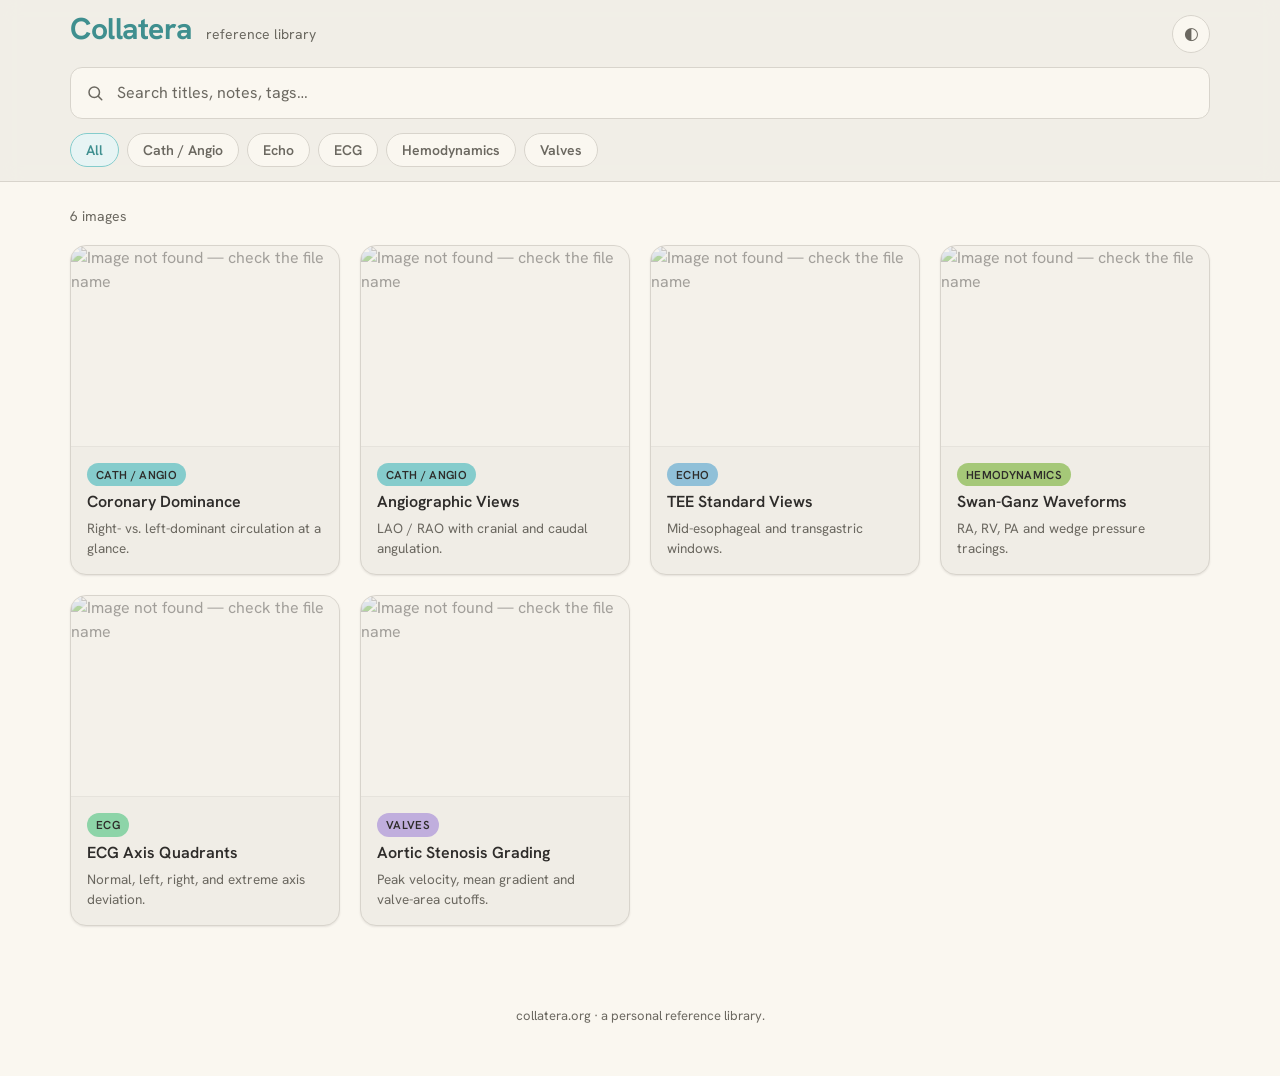
==== index.html @ 83938cc8 "Add files via upload" ====
<!DOCTYPE html>
<html lang="en">
<head>
<meta charset="UTF-8">
<meta name="viewport" content="width=device-width, initial-scale=1.0">
<title>Collatera · reference library</title>
<meta name="description" content="A personal reference image library.">

<!-- ============================================================= -->
<!--  Web-font fallback. On your own Mac/PC this will render in     -->
<!--  Gill Sans MT / Calibri (your brand fonts) automatically.     -->
<!--  Hanken Grotesk loads as the cross-device fallback so the      -->
<!--  site looks consistent on phones and other people's machines.  -->
<!-- ============================================================= -->
<link rel="preconnect" href="https://fonts.googleapis.com">
<link rel="preconnect" href="https://fonts.gstatic.com" crossorigin>
<link href="https://fonts.googleapis.com/css2?family=Hanken+Grotesk:wght@400;500;600;700&display=swap" rel="stylesheet">

<style>
  :root {
    /* ---- Light palette (your "Light profile") ---- */
    --bg:        #FAF7F0;   /* page background  */
    --surface:   #F0EDE6;   /* cards, header    */
    --ink:       #2E2C2A;   /* body text        */
    --muted:     #6B6860;   /* secondary text   */
    --border:    #D8D4CC;   /* hairlines        */
    --accent:        #85CCCC;  /* teal base   */
    --accent-deep:   #3F8F8F;  /* teal deep (text on tint) */
    --accent-tint:   #E7F4F4;  /* teal tint   */
    --shadow:    rgba(46,44,42,0.10);
    --radius:    16px;

    /* Category accent colours, rotating through your palette */
    --c1: #85CCCC; --c2: #90C0D8; --c3: #8DD4A8;
    --c4: #A5C878; --c5: #C0AEDD; --c6: #F0A860;
  }

  @media (prefers-color-scheme: dark) {
    :root[data-theme="auto"] {
      --bg:#26241F; --surface:#302D27; --ink:#F2EFE7; --muted:#A8A399;
      --border:#3F3B33; --accent:#85CCCC; --accent-deep:#A9DEDE;
      --accent-tint:#2C3A3A; --shadow:rgba(0,0,0,0.35);
    }
  }
  :root[data-theme="dark"] {
    --bg:#26241F; --surface:#302D27; --ink:#F2EFE7; --muted:#A8A399;
    --border:#3F3B33; --accent:#85CCCC; --accent-deep:#A9DEDE;
    --accent-tint:#2C3A3A; --shadow:rgba(0,0,0,0.35);
  }

  * { box-sizing: border-box; margin: 0; padding: 0; }

  body {
    font-family: "Calibri Light", "Calibri", "Hanken Grotesk", system-ui, sans-serif;
    background-color: var(--bg);
    /* soft paper texture */
    background-image:
      radial-gradient(var(--border) 0.5px, transparent 0.5px),
      radial-gradient(var(--border) 0.5px, var(--bg) 0.5px);
    background-size: 28px 28px;
    background-position: 0 0, 14px 14px;
    background-attachment: fixed;
    color: var(--ink);
    line-height: 1.5;
    -webkit-font-smoothing: antialiased;
    min-height: 100vh;
  }

  h1, h2, h3, .brand, .chip, .count {
    font-family: "Gill Sans MT", "Gill Sans", "Gill Sans Nova",
                 "Hanken Grotesk", "Segoe UI", sans-serif;
  }

  /* ---------- Header ---------- */
  header {
    position: sticky; top: 0; z-index: 50;
    background: color-mix(in srgb, var(--surface) 88%, transparent);
    backdrop-filter: saturate(140%) blur(10px);
    -webkit-backdrop-filter: saturate(140%) blur(10px);
    border-bottom: 1px solid var(--border);
  }
  .header-inner {
    max-width: 1180px; margin: 0 auto;
    padding: 14px 20px 0;
  }
  .header-top {
    display: flex; align-items: baseline; gap: 14px; flex-wrap: wrap;
  }
  .brand {
    font-size: 30px; font-weight: 700; letter-spacing: -0.5px;
    color: var(--accent-deep); text-decoration: none; line-height: 1;
  }
  .brand .dot { color: var(--ink); }
  .tagline { font-size: 14px; color: var(--muted); }
  .spacer { flex: 1 1 auto; }
  .theme-btn {
    border: 1px solid var(--border); background: var(--bg);
    color: var(--muted); border-radius: 999px;
    width: 38px; height: 38px; cursor: pointer; font-size: 17px;
    display: grid; place-items: center; transition: .2s;
  }
  .theme-btn:hover { color: var(--accent-deep); border-color: var(--accent); }

  .search-wrap { position: relative; margin: 14px 0; }
  .search-wrap svg {
    position: absolute; left: 16px; top: 50%; transform: translateY(-50%);
    color: var(--muted); pointer-events: none;
  }
  #search {
    width: 100%; padding: 13px 16px 13px 46px;
    border: 1px solid var(--border); border-radius: 12px;
    background: var(--bg); color: var(--ink);
    font: inherit; font-size: 16px; outline: none; transition: .2s;
  }
  #search::placeholder { color: var(--muted); }
  #search:focus { border-color: var(--accent); box-shadow: 0 0 0 4px var(--accent-tint); }

  /* ---------- Category chips ---------- */
  .chips {
    display: flex; gap: 8px; overflow-x: auto; padding: 0 0 14px;
    scrollbar-width: none;
  }
  .chips::-webkit-scrollbar { display: none; }
  .chip {
    flex: 0 0 auto; cursor: pointer; user-select: none;
    border: 1px solid var(--border); background: var(--bg);
    color: var(--muted); padding: 7px 15px; border-radius: 999px;
    font-size: 14px; font-weight: 600; white-space: nowrap; transition: .18s;
  }
  .chip:hover { color: var(--ink); border-color: var(--accent); }
  .chip[aria-pressed="true"] {
    background: var(--accent-tint); color: var(--accent-deep);
    border-color: var(--accent);
  }

  /* ---------- Gallery ---------- */
  main { max-width: 1180px; margin: 0 auto; padding: 24px 20px 80px; }
  .count { font-size: 14px; color: var(--muted); margin-bottom: 18px; }

  .grid {
    display: grid; gap: 20px;
    grid-template-columns: repeat(auto-fill, minmax(250px, 1fr));
  }
  .card {
    background: var(--surface); border: 1px solid var(--border);
    border-radius: var(--radius); overflow: hidden; cursor: pointer;
    display: flex; flex-direction: column; text-align: left;
    font: inherit; color: inherit; padding: 0;
    box-shadow: 0 1px 2px var(--shadow); transition: transform .2s, box-shadow .2s;
    opacity: 0; transform: translateY(12px);
    animation: rise .5s ease forwards;
  }
  @keyframes rise { to { opacity: 1; transform: none; } }
  .card:hover { transform: translateY(-4px); box-shadow: 0 10px 26px var(--shadow); }
  .card:focus-visible { outline: 3px solid var(--accent); outline-offset: 2px; }
  .thumb {
    aspect-ratio: 4 / 3; width: 100%; object-fit: cover;
    background: var(--bg); border-bottom: 1px solid var(--border); display: block;
  }
  .card-body { padding: 14px 16px 16px; display: flex; flex-direction: column; gap: 6px; }
  .card-title { font-size: 16px; font-weight: 600; line-height: 1.25; }
  .card-note { font-size: 13.5px; color: var(--muted); }
  .tag {
    align-self: flex-start; margin-top: 2px;
    font-size: 11.5px; font-weight: 600; letter-spacing: .03em;
    text-transform: uppercase; padding: 3px 9px; border-radius: 999px;
    color: var(--ink);
  }

  .empty { text-align: center; color: var(--muted); padding: 70px 20px; }
  .empty strong { color: var(--ink); display: block; font-size: 18px; margin-bottom: 6px;
    font-family: "Gill Sans MT","Hanken Grotesk",sans-serif; }

  /* ---------- Lightbox ---------- */
  .lightbox {
    position: fixed; inset: 0; z-index: 100; display: none;
    background: rgba(20,18,16,0.72); backdrop-filter: blur(4px);
    align-items: center; justify-content: center; padding: 24px;
  }
  .lightbox.open { display: flex; }
  .lb-panel {
    background: var(--bg); border-radius: 18px; max-width: 1000px; width: 100%;
    max-height: 92vh; overflow: hidden; display: flex; flex-direction: column;
    box-shadow: 0 30px 80px rgba(0,0,0,0.5); animation: pop .25s ease;
  }
  @keyframes pop { from { opacity:0; transform: scale(.97);} to {opacity:1; transform:none;} }
  .lb-imgwrap {
    background: var(--surface); display: grid; place-items: center;
    overflow: auto; padding: 16px; flex: 1 1 auto; min-height: 0;
  }
  .lb-imgwrap img { max-width: 100%; max-height: 70vh; border-radius: 8px; }
  .lb-meta {
    padding: 16px 22px 20px; border-top: 1px solid var(--border);
    display: flex; flex-direction: column; gap: 6px;
  }
  .lb-title { font-size: 20px; font-weight: 700;
    font-family:"Gill Sans MT","Hanken Grotesk",sans-serif; }
  .lb-note { font-size: 15px; color: var(--muted); }
  .lb-close, .lb-nav {
    position: absolute; top: 18px; right: 18px;
    width: 44px; height: 44px; border-radius: 999px; border: none;
    background: rgba(0,0,0,0.45); color: #fff; font-size: 22px;
    cursor: pointer; display: grid; place-items: center; transition: .2s;
  }
  .lb-close:hover { background: rgba(0,0,0,0.7); }
  .lb-nav { top: 50%; transform: translateY(-50%); }
  .lb-prev { left: 18px; right: auto; }
  .lb-next { right: 18px; }
  .lb-nav:hover { background: rgba(0,0,0,0.7); }

  footer {
    max-width: 1180px; margin: 0 auto; padding: 0 20px 50px;
    color: var(--muted); font-size: 13px; text-align: center;
  }
  footer a { color: var(--accent-deep); }

  @media (max-width: 560px) {
    .grid { grid-template-columns: repeat(auto-fill, minmax(150px, 1fr)); gap: 14px; }
    .brand { font-size: 26px; }
    .lb-meta { padding: 14px 18px 18px; }
  }
</style>
</head>
<body>

<header>
  <div class="header-inner">
    <div class="header-top">
      <a href="index.html" class="brand">Collatera</a>
      <span class="tagline">reference library</span>
      <span class="spacer"></span>
      <button class="theme-btn" id="themeBtn" title="Switch light / dark" aria-label="Switch light or dark mode">◐</button>
    </div>

    <div class="search-wrap">
      <svg width="18" height="18" viewBox="0 0 24 24" fill="none" stroke="currentColor" stroke-width="2" stroke-linecap="round"><circle cx="11" cy="11" r="7"/><line x1="21" y1="21" x2="16.65" y2="16.65"/></svg>
      <input id="search" type="search" placeholder="Search titles, notes, tags…" autocomplete="off" aria-label="Search the library">
    </div>

    <div class="chips" id="chips" role="tablist" aria-label="Filter by category"></div>
  </div>
</header>

<main>
  <div class="count" id="count"></div>
  <div class="grid" id="grid"></div>
  <div class="empty" id="empty" style="display:none">
    <strong>Nothing found</strong>
    Try a different word, or pick a different category above.
  </div>
</main>

<footer>
  collatera.org &middot; a personal reference library.
</footer>

<!-- ---------- Lightbox markup ---------- -->
<div class="lightbox" id="lightbox" role="dialog" aria-modal="true" aria-labelledby="lbTitle">
  <button class="lb-close" id="lbClose" aria-label="Close">✕</button>
  <button class="lb-nav lb-prev" id="lbPrev" aria-label="Previous">‹</button>
  <button class="lb-nav lb-next" id="lbNext" aria-label="Next">›</button>
  <div class="lb-panel">
    <div class="lb-imgwrap"><img id="lbImg" src="" alt=""></div>
    <div class="lb-meta">
      <div class="lb-title" id="lbTitle"></div>
      <div class="lb-note" id="lbNote"></div>
    </div>
  </div>
</div>

<script>
/* =================================================================
   ====   YOUR LIBRARY LIVES HERE  —  THIS IS THE ONLY PART     ====
   ====   YOU NEED TO EDIT TO ADD OR CHANGE IMAGES.             ====
   =================================================================

   HOW TO ADD AN IMAGE  (two steps):
     1. Put your picture file inside the  images/  folder.
     2. Add ONE block below, copying the pattern. Example:

          {
            file:  "images/my-picture.png",   // the file you just added
            title: "What it's called",         // shown under the picture
            cat:   "Echo",                     // must match a category name below
            note:  "A short description.",     // optional — leave "" for none
            tags:  "extra search words here"   // optional — helps search find it
          },

     Order in this list = order on the page. Newest at the top is a nice habit.

   HOW TO ADD A CATEGORY:
     Add its name to the CATEGORIES list below. Then use that exact name
     in the "cat:" field of any image. Capitalisation must match.

   Image file types that work: .png  .jpg  .jpeg  .webp  .gif  .svg
   ================================================================= */

const CATEGORIES = ["Cath / Angio", "Echo", "ECG", "Hemodynamics", "Valves"];

const IMAGES = [
  {
    file: "images/sample-coronary-dominance.svg",
    title: "Coronary Dominance",
    cat:  "Cath / Angio",
    note: "Right- vs. left-dominant circulation at a glance.",
    tags: "PDA posterior descending RCA circumflex"
  },
  {
    file: "images/sample-tof-views.svg",
    title: "Angiographic Views",
    cat:  "Cath / Angio",
    note: "LAO / RAO with cranial and caudal angulation.",
    tags: "projections spider view oblique"
  },
  {
    file: "images/sample-tee-windows.svg",
    title: "TEE Standard Views",
    cat:  "Echo",
    note: "Mid-esophageal and transgastric windows.",
    tags: "transesophageal probe omniplane"
  },
  {
    file: "images/sample-swan-pressures.svg",
    title: "Swan-Ganz Waveforms",
    cat:  "Hemodynamics",
    note: "RA, RV, PA and wedge pressure tracings.",
    tags: "pulmonary artery catheter PCWP right heart"
  },
  {
    file: "images/sample-ekg-axis.svg",
    title: "ECG Axis Quadrants",
    cat:  "ECG",
    note: "Normal, left, right, and extreme axis deviation.",
    tags: "electrical axis lead I aVF deviation"
  },
  {
    file: "images/sample-valve-gradients.svg",
    title: "Aortic Stenosis Grading",
    cat:  "Valves",
    note: "Peak velocity, mean gradient and valve-area cutoffs.",
    tags: "AS severe AVA dimensionless index"
  }
];

/* =================================================================
   ====   You normally do NOT need to edit anything below here. ====
   ================================================================= */

const catColors = ["var(--c1)","var(--c2)","var(--c3)","var(--c4)","var(--c5)","var(--c6)"];
const colorFor = (cat) => {
  const i = CATEGORIES.indexOf(cat);
  return i >= 0 ? catColors[i % catColors.length] : "var(--border)";
};

const grid    = document.getElementById("grid");
const chipsEl = document.getElementById("chips");
const countEl = document.getElementById("count");
const emptyEl = document.getElementById("empty");
const searchEl= document.getElementById("search");

let activeCat = "All";
let query = "";
let visible = [];   // currently shown images, for lightbox navigation

/* ----- build category chips ----- */
function buildChips() {
  ["All", ...CATEGORIES].forEach(cat => {
    const b = document.createElement("button");
    b.className = "chip";
    b.textContent = cat;
    b.setAttribute("role", "tab");
    b.setAttribute("aria-pressed", cat === "All" ? "true" : "false");
    b.onclick = () => {
      activeCat = cat;
      [...chipsEl.children].forEach(c =>
        c.setAttribute("aria-pressed", c.textContent === cat ? "true" : "false"));
      render();
    };
    chipsEl.appendChild(b);
  });
}

/* ----- render the gallery ----- */
function render() {
  const q = query.trim().toLowerCase();
  visible = IMAGES.filter(img => {
    const catOk = activeCat === "All" || img.cat === activeCat;
    const hay = (img.title + " " + img.cat + " " + (img.note||"") + " " + (img.tags||"")).toLowerCase();
    const qOk = !q || hay.includes(q);
    return catOk && qOk;
  });

  grid.innerHTML = "";
  visible.forEach((img, i) => {
    const card = document.createElement("button");
    card.className = "card";
    card.style.animationDelay = (Math.min(i, 12) * 0.04) + "s";
    card.onclick = () => openLightbox(i);
    card.innerHTML = `
      <img class="thumb" src="${img.file}" alt="${img.title}" loading="lazy"
           onerror="this.style.opacity=.4;this.alt='Image not found — check the file name';">
      <div class="card-body">
        <span class="tag" style="background:${colorFor(img.cat)}">${img.cat}</span>
        <span class="card-title">${img.title}</span>
        ${img.note ? `<span class="card-note">${img.note}</span>` : ""}
      </div>`;
    grid.appendChild(card);
  });

  const n = visible.length;
  countEl.textContent = `${n} ${n === 1 ? "image" : "images"}` +
    (activeCat !== "All" ? ` in ${activeCat}` : "") +
    (q ? ` matching “${query.trim()}”` : "");
  emptyEl.style.display = n ? "none" : "block";
  grid.style.display = n ? "grid" : "none";
}

/* ----- lightbox ----- */
const lb = document.getElementById("lightbox");
const lbImg = document.getElementById("lbImg");
const lbTitle = document.getElementById("lbTitle");
const lbNote = document.getElementById("lbNote");
let lbIndex = 0;

function openLightbox(i) {
  lbIndex = i;
  showLb();
  lb.classList.add("open");
  document.body.style.overflow = "hidden";
  document.getElementById("lbClose").focus();
}
function showLb() {
  const img = visible[lbIndex];
  if (!img) return;
  lbImg.src = img.file;
  lbImg.alt = img.title;
  lbTitle.textContent = img.title;
  lbNote.textContent = img.note || "";
}
function closeLb() {
  lb.classList.remove("open");
  document.body.style.overflow = "";
}
function step(d) {
  lbIndex = (lbIndex + d + visible.length) % visible.length;
  showLb();
}
document.getElementById("lbClose").onclick = closeLb;
document.getElementById("lbPrev").onclick = () => step(-1);
document.getElementById("lbNext").onclick = () => step(1);
lb.onclick = (e) => { if (e.target === lb) closeLb(); };
document.addEventListener("keydown", (e) => {
  if (!lb.classList.contains("open")) return;
  if (e.key === "Escape") closeLb();
  if (e.key === "ArrowLeft") step(-1);
  if (e.key === "ArrowRight") step(1);
});

/* ----- search ----- */
searchEl.addEventListener("input", (e) => { query = e.target.value; render(); });

/* ----- theme toggle (light <-> dark, remembers choice for the session) ----- */
const root = document.documentElement;
root.setAttribute("data-theme", "auto");
document.getElementById("themeBtn").onclick = () => {
  const cur = root.getAttribute("data-theme");
  root.setAttribute("data-theme", cur === "dark" ? "light" : "dark");
};

/* ----- go ----- */
buildChips();
render();
</script>
</body>
</html>
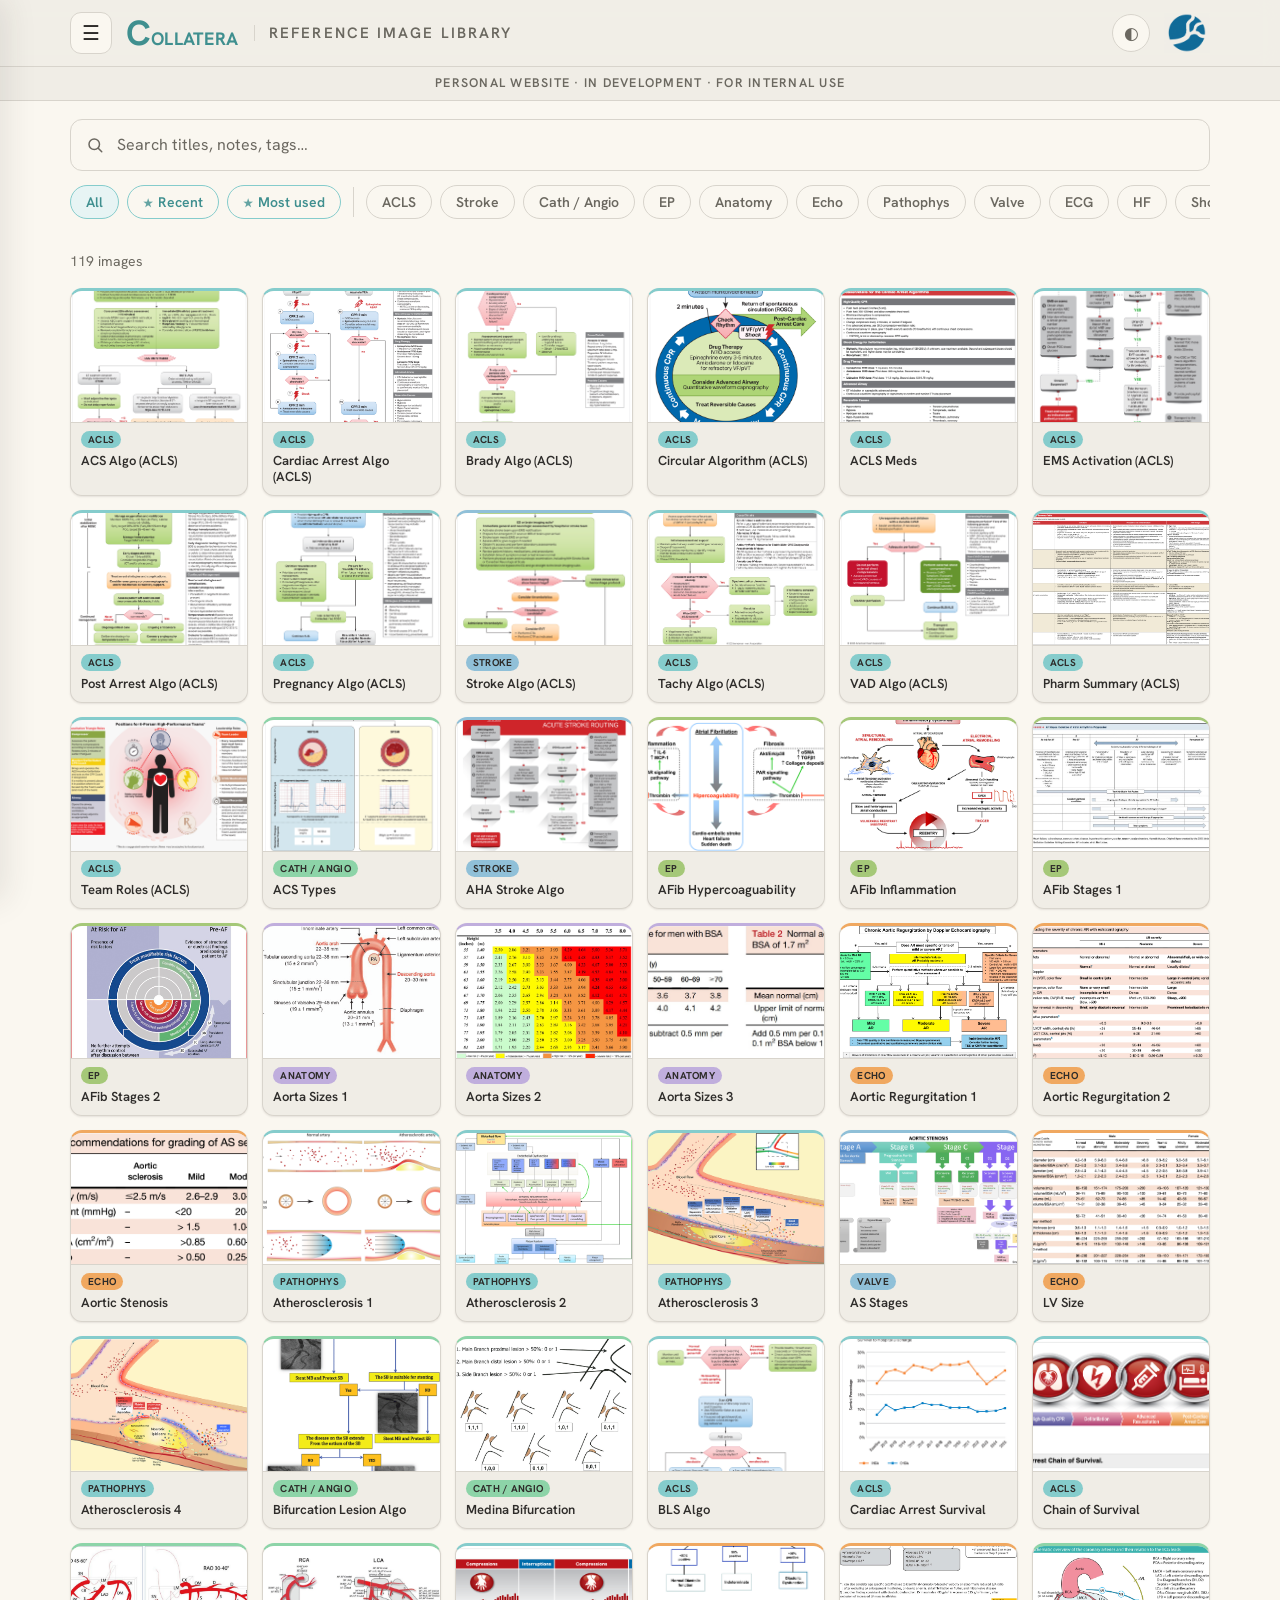
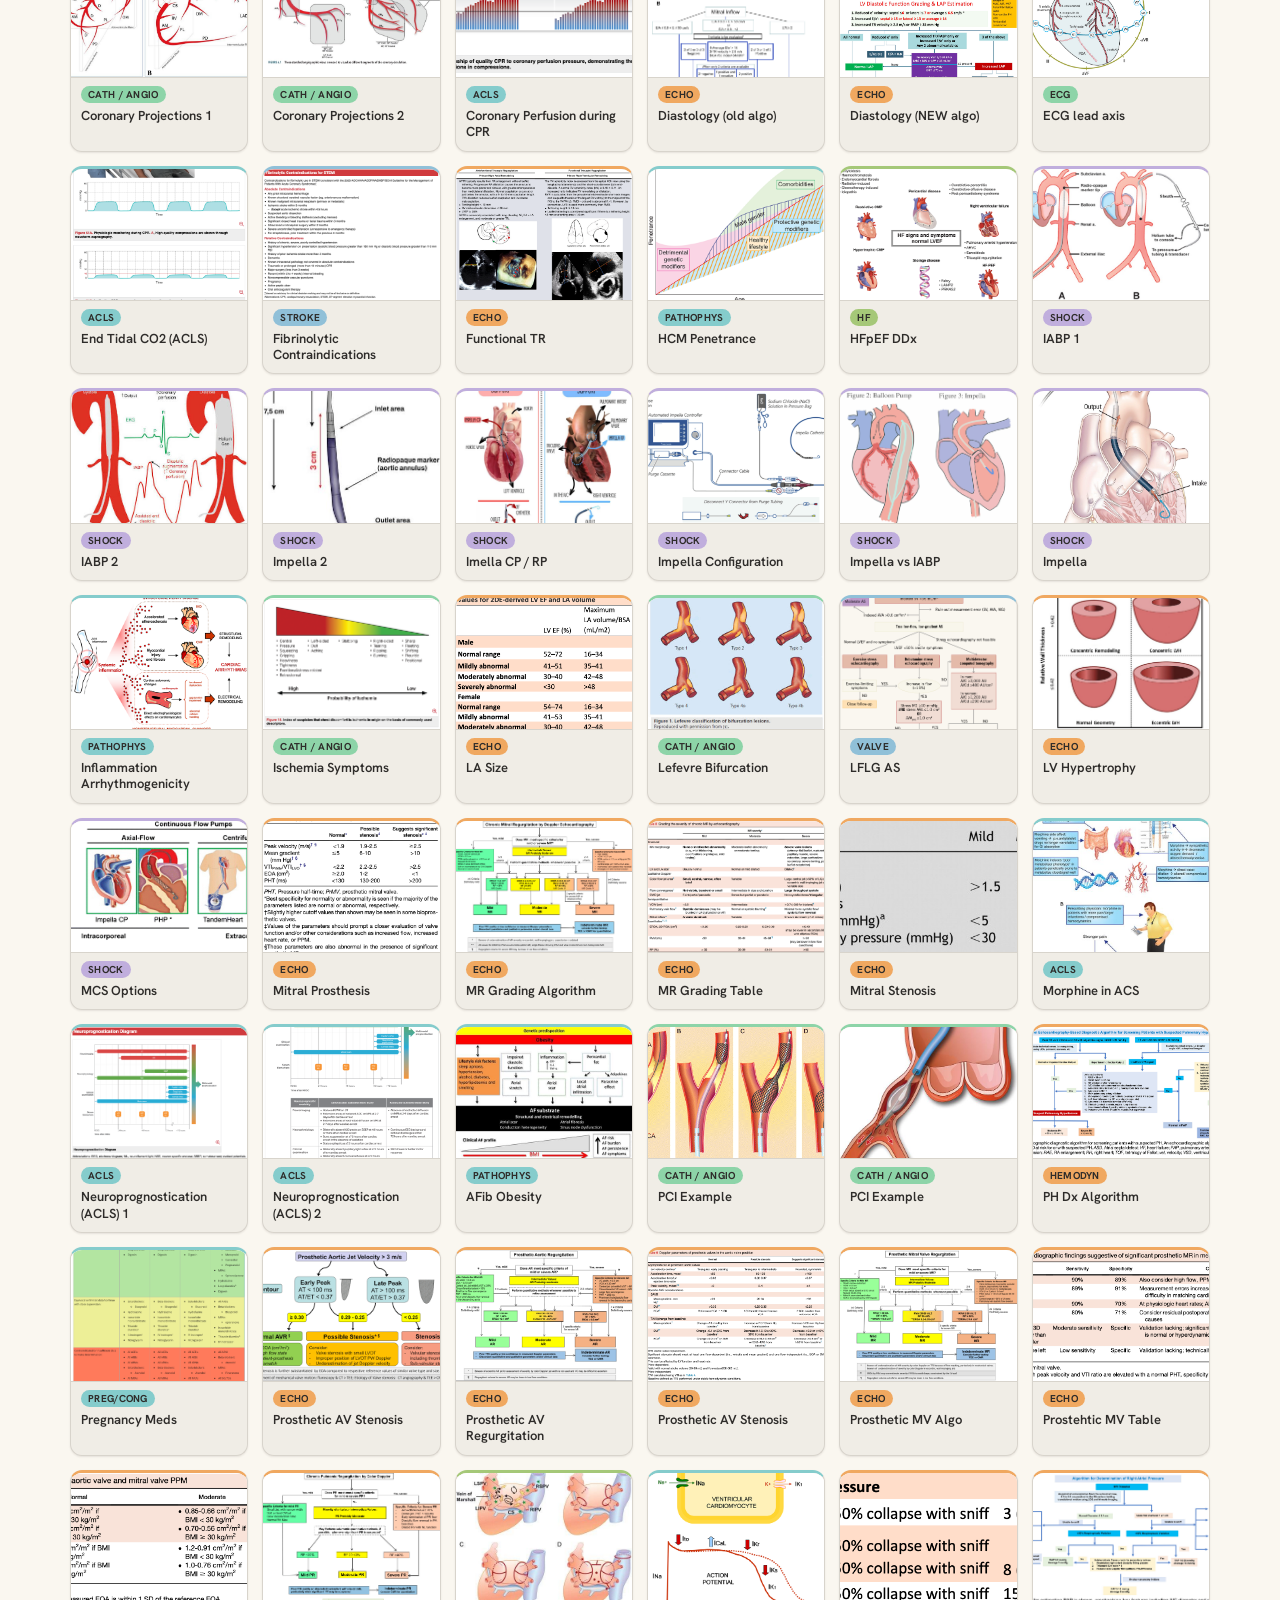
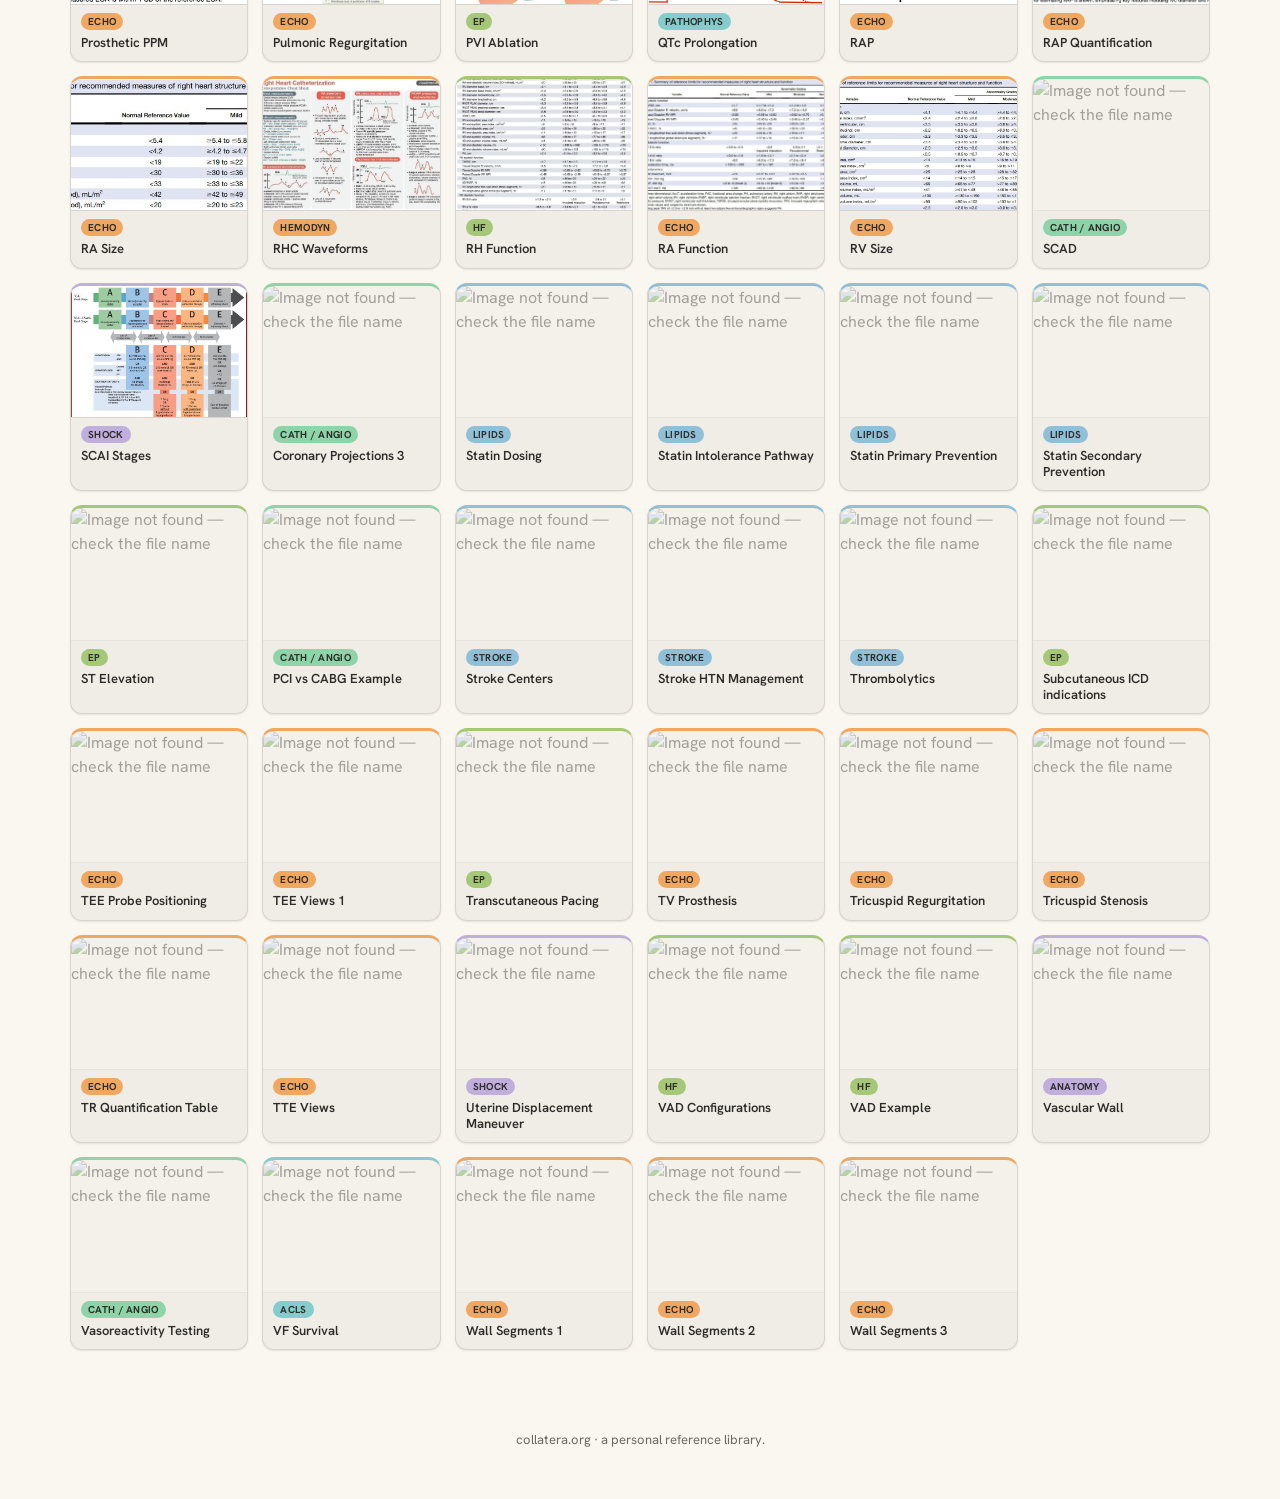
==== commit 0f21d0f8: "Add files via upload" ====
--- a/index.html
+++ b/index.html
@@ -3,473 +3,24 @@
 <head>
 <meta charset="UTF-8">
 <meta name="viewport" content="width=device-width, initial-scale=1.0">
-<title>Collatera · reference library</title>
-<meta name="description" content="A personal reference image library.">
-
-<!-- ============================================================= -->
-<!--  Web-font fallback. On your own Mac/PC this will render in     -->
-<!--  Gill Sans MT / Calibri (your brand fonts) automatically.     -->
-<!--  Hanken Grotesk loads as the cross-device fallback so the      -->
-<!--  site looks consistent on phones and other people's machines.  -->
-<!-- ============================================================= -->
-<link rel="preconnect" href="https://fonts.googleapis.com">
-<link rel="preconnect" href="https://fonts.gstatic.com" crossorigin>
-<link href="https://fonts.googleapis.com/css2?family=Hanken+Grotesk:wght@400;500;600;700&display=swap" rel="stylesheet">
-
+<title>Collatera</title>
+<!-- =================================================================
+     ROOT FORWARDER
+     collatera.org has no homepage yet, so the root sends visitors
+     straight into the Reference Image Library. When you build a real
+     homepage later, replace this whole file with it — every section
+     URL stays exactly where it is, nothing downstream breaks.
+     ================================================================= -->
+<link rel="canonical" href="/ref-images/">
+<meta http-equiv="refresh" content="0; url=/ref-images/">
+<script>location.replace("/ref-images/");</script>
 <style>
-  :root {
-    /* ---- Light palette (your "Light profile") ---- */
-    --bg:        #FAF7F0;   /* page background  */
-    --surface:   #F0EDE6;   /* cards, header    */
-    --ink:       #2E2C2A;   /* body text        */
-    --muted:     #6B6860;   /* secondary text   */
-    --border:    #D8D4CC;   /* hairlines        */
-    --accent:        #85CCCC;  /* teal base   */
-    --accent-deep:   #3F8F8F;  /* teal deep (text on tint) */
-    --accent-tint:   #E7F4F4;  /* teal tint   */
-    --shadow:    rgba(46,44,42,0.10);
-    --radius:    16px;
-
-    /* Category accent colours, rotating through your palette */
-    --c1: #85CCCC; --c2: #90C0D8; --c3: #8DD4A8;
-    --c4: #A5C878; --c5: #C0AEDD; --c6: #F0A860;
-  }
-
-  @media (prefers-color-scheme: dark) {
-    :root[data-theme="auto"] {
-      --bg:#26241F; --surface:#302D27; --ink:#F2EFE7; --muted:#A8A399;
-      --border:#3F3B33; --accent:#85CCCC; --accent-deep:#A9DEDE;
-      --accent-tint:#2C3A3A; --shadow:rgba(0,0,0,0.35);
-    }
-  }
-  :root[data-theme="dark"] {
-    --bg:#26241F; --surface:#302D27; --ink:#F2EFE7; --muted:#A8A399;
-    --border:#3F3B33; --accent:#85CCCC; --accent-deep:#A9DEDE;
-    --accent-tint:#2C3A3A; --shadow:rgba(0,0,0,0.35);
-  }
-
-  * { box-sizing: border-box; margin: 0; padding: 0; }
-
-  body {
-    font-family: "Calibri Light", "Calibri", "Hanken Grotesk", system-ui, sans-serif;
-    background-color: var(--bg);
-    /* soft paper texture */
-    background-image:
-      radial-gradient(var(--border) 0.5px, transparent 0.5px),
-      radial-gradient(var(--border) 0.5px, var(--bg) 0.5px);
-    background-size: 28px 28px;
-    background-position: 0 0, 14px 14px;
-    background-attachment: fixed;
-    color: var(--ink);
-    line-height: 1.5;
-    -webkit-font-smoothing: antialiased;
-    min-height: 100vh;
-  }
-
-  h1, h2, h3, .brand, .chip, .count {
-    font-family: "Gill Sans MT", "Gill Sans", "Gill Sans Nova",
-                 "Hanken Grotesk", "Segoe UI", sans-serif;
-  }
-
-  /* ---------- Header ---------- */
-  header {
-    position: sticky; top: 0; z-index: 50;
-    background: color-mix(in srgb, var(--surface) 88%, transparent);
-    backdrop-filter: saturate(140%) blur(10px);
-    -webkit-backdrop-filter: saturate(140%) blur(10px);
-    border-bottom: 1px solid var(--border);
-  }
-  .header-inner {
-    max-width: 1180px; margin: 0 auto;
-    padding: 14px 20px 0;
-  }
-  .header-top {
-    display: flex; align-items: baseline; gap: 14px; flex-wrap: wrap;
-  }
-  .brand {
-    font-size: 30px; font-weight: 700; letter-spacing: -0.5px;
-    color: var(--accent-deep); text-decoration: none; line-height: 1;
-  }
-  .brand .dot { color: var(--ink); }
-  .tagline { font-size: 14px; color: var(--muted); }
-  .spacer { flex: 1 1 auto; }
-  .theme-btn {
-    border: 1px solid var(--border); background: var(--bg);
-    color: var(--muted); border-radius: 999px;
-    width: 38px; height: 38px; cursor: pointer; font-size: 17px;
-    display: grid; place-items: center; transition: .2s;
-  }
-  .theme-btn:hover { color: var(--accent-deep); border-color: var(--accent); }
-
-  .search-wrap { position: relative; margin: 14px 0; }
-  .search-wrap svg {
-    position: absolute; left: 16px; top: 50%; transform: translateY(-50%);
-    color: var(--muted); pointer-events: none;
-  }
-  #search {
-    width: 100%; padding: 13px 16px 13px 46px;
-    border: 1px solid var(--border); border-radius: 12px;
-    background: var(--bg); color: var(--ink);
-    font: inherit; font-size: 16px; outline: none; transition: .2s;
-  }
-  #search::placeholder { color: var(--muted); }
-  #search:focus { border-color: var(--accent); box-shadow: 0 0 0 4px var(--accent-tint); }
-
-  /* ---------- Category chips ---------- */
-  .chips {
-    display: flex; gap: 8px; overflow-x: auto; padding: 0 0 14px;
-    scrollbar-width: none;
-  }
-  .chips::-webkit-scrollbar { display: none; }
-  .chip {
-    flex: 0 0 auto; cursor: pointer; user-select: none;
-    border: 1px solid var(--border); background: var(--bg);
-    color: var(--muted); padding: 7px 15px; border-radius: 999px;
-    font-size: 14px; font-weight: 600; white-space: nowrap; transition: .18s;
-  }
-  .chip:hover { color: var(--ink); border-color: var(--accent); }
-  .chip[aria-pressed="true"] {
-    background: var(--accent-tint); color: var(--accent-deep);
-    border-color: var(--accent);
-  }
-
-  /* ---------- Gallery ---------- */
-  main { max-width: 1180px; margin: 0 auto; padding: 24px 20px 80px; }
-  .count { font-size: 14px; color: var(--muted); margin-bottom: 18px; }
-
-  .grid {
-    display: grid; gap: 20px;
-    grid-template-columns: repeat(auto-fill, minmax(250px, 1fr));
-  }
-  .card {
-    background: var(--surface); border: 1px solid var(--border);
-    border-radius: var(--radius); overflow: hidden; cursor: pointer;
-    display: flex; flex-direction: column; text-align: left;
-    font: inherit; color: inherit; padding: 0;
-    box-shadow: 0 1px 2px var(--shadow); transition: transform .2s, box-shadow .2s;
-    opacity: 0; transform: translateY(12px);
-    animation: rise .5s ease forwards;
-  }
-  @keyframes rise { to { opacity: 1; transform: none; } }
-  .card:hover { transform: translateY(-4px); box-shadow: 0 10px 26px var(--shadow); }
-  .card:focus-visible { outline: 3px solid var(--accent); outline-offset: 2px; }
-  .thumb {
-    aspect-ratio: 4 / 3; width: 100%; object-fit: cover;
-    background: var(--bg); border-bottom: 1px solid var(--border); display: block;
-  }
-  .card-body { padding: 14px 16px 16px; display: flex; flex-direction: column; gap: 6px; }
-  .card-title { font-size: 16px; font-weight: 600; line-height: 1.25; }
-  .card-note { font-size: 13.5px; color: var(--muted); }
-  .tag {
-    align-self: flex-start; margin-top: 2px;
-    font-size: 11.5px; font-weight: 600; letter-spacing: .03em;
-    text-transform: uppercase; padding: 3px 9px; border-radius: 999px;
-    color: var(--ink);
-  }
-
-  .empty { text-align: center; color: var(--muted); padding: 70px 20px; }
-  .empty strong { color: var(--ink); display: block; font-size: 18px; margin-bottom: 6px;
-    font-family: "Gill Sans MT","Hanken Grotesk",sans-serif; }
-
-  /* ---------- Lightbox ---------- */
-  .lightbox {
-    position: fixed; inset: 0; z-index: 100; display: none;
-    background: rgba(20,18,16,0.72); backdrop-filter: blur(4px);
-    align-items: center; justify-content: center; padding: 24px;
-  }
-  .lightbox.open { display: flex; }
-  .lb-panel {
-    background: var(--bg); border-radius: 18px; max-width: 1000px; width: 100%;
-    max-height: 92vh; overflow: hidden; display: flex; flex-direction: column;
-    box-shadow: 0 30px 80px rgba(0,0,0,0.5); animation: pop .25s ease;
-  }
-  @keyframes pop { from { opacity:0; transform: scale(.97);} to {opacity:1; transform:none;} }
-  .lb-imgwrap {
-    background: var(--surface); display: grid; place-items: center;
-    overflow: auto; padding: 16px; flex: 1 1 auto; min-height: 0;
-  }
-  .lb-imgwrap img { max-width: 100%; max-height: 70vh; border-radius: 8px; }
-  .lb-meta {
-    padding: 16px 22px 20px; border-top: 1px solid var(--border);
-    display: flex; flex-direction: column; gap: 6px;
-  }
-  .lb-title { font-size: 20px; font-weight: 700;
-    font-family:"Gill Sans MT","Hanken Grotesk",sans-serif; }
-  .lb-note { font-size: 15px; color: var(--muted); }
-  .lb-close, .lb-nav {
-    position: absolute; top: 18px; right: 18px;
-    width: 44px; height: 44px; border-radius: 999px; border: none;
-    background: rgba(0,0,0,0.45); color: #fff; font-size: 22px;
-    cursor: pointer; display: grid; place-items: center; transition: .2s;
-  }
-  .lb-close:hover { background: rgba(0,0,0,0.7); }
-  .lb-nav { top: 50%; transform: translateY(-50%); }
-  .lb-prev { left: 18px; right: auto; }
-  .lb-next { right: 18px; }
-  .lb-nav:hover { background: rgba(0,0,0,0.7); }
-
-  footer {
-    max-width: 1180px; margin: 0 auto; padding: 0 20px 50px;
-    color: var(--muted); font-size: 13px; text-align: center;
-  }
-  footer a { color: var(--accent-deep); }
-
-  @media (max-width: 560px) {
-    .grid { grid-template-columns: repeat(auto-fill, minmax(150px, 1fr)); gap: 14px; }
-    .brand { font-size: 26px; }
-    .lb-meta { padding: 14px 18px 18px; }
-  }
+  body { font-family: system-ui, sans-serif; background:#FAF7F0; color:#6B6860;
+         display:grid; place-items:center; min-height:100vh; margin:0; }
+  a { color:#3F8F8F; }
 </style>
 </head>
 <body>
-
-<header>
-  <div class="header-inner">
-    <div class="header-top">
-      <a href="index.html" class="brand">Collatera</a>
-      <span class="tagline">reference library</span>
-      <span class="spacer"></span>
-      <button class="theme-btn" id="themeBtn" title="Switch light / dark" aria-label="Switch light or dark mode">◐</button>
-    </div>
-
-    <div class="search-wrap">
-      <svg width="18" height="18" viewBox="0 0 24 24" fill="none" stroke="currentColor" stroke-width="2" stroke-linecap="round"><circle cx="11" cy="11" r="7"/><line x1="21" y1="21" x2="16.65" y2="16.65"/></svg>
-      <input id="search" type="search" placeholder="Search titles, notes, tags…" autocomplete="off" aria-label="Search the library">
-    </div>
-
-    <div class="chips" id="chips" role="tablist" aria-label="Filter by category"></div>
-  </div>
-</header>
-
-<main>
-  <div class="count" id="count"></div>
-  <div class="grid" id="grid"></div>
-  <div class="empty" id="empty" style="display:none">
-    <strong>Nothing found</strong>
-    Try a different word, or pick a different category above.
-  </div>
-</main>
-
-<footer>
-  collatera.org &middot; a personal reference library.
-</footer>
-
-<!-- ---------- Lightbox markup ---------- -->
-<div class="lightbox" id="lightbox" role="dialog" aria-modal="true" aria-labelledby="lbTitle">
-  <button class="lb-close" id="lbClose" aria-label="Close">✕</button>
-  <button class="lb-nav lb-prev" id="lbPrev" aria-label="Previous">‹</button>
-  <button class="lb-nav lb-next" id="lbNext" aria-label="Next">›</button>
-  <div class="lb-panel">
-    <div class="lb-imgwrap"><img id="lbImg" src="" alt=""></div>
-    <div class="lb-meta">
-      <div class="lb-title" id="lbTitle"></div>
-      <div class="lb-note" id="lbNote"></div>
-    </div>
-  </div>
-</div>
-
-<script>
-/* =================================================================
-   ====   YOUR LIBRARY LIVES HERE  —  THIS IS THE ONLY PART     ====
-   ====   YOU NEED TO EDIT TO ADD OR CHANGE IMAGES.             ====
-   =================================================================
-
-   HOW TO ADD AN IMAGE  (two steps):
-     1. Put your picture file inside the  images/  folder.
-     2. Add ONE block below, copying the pattern. Example:
-
-          {
-            file:  "images/my-picture.png",   // the file you just added
-            title: "What it's called",         // shown under the picture
-            cat:   "Echo",                     // must match a category name below
-            note:  "A short description.",     // optional — leave "" for none
-            tags:  "extra search words here"   // optional — helps search find it
-          },
-
-     Order in this list = order on the page. Newest at the top is a nice habit.
-
-   HOW TO ADD A CATEGORY:
-     Add its name to the CATEGORIES list below. Then use that exact name
-     in the "cat:" field of any image. Capitalisation must match.
-
-   Image file types that work: .png  .jpg  .jpeg  .webp  .gif  .svg
-   ================================================================= */
-
-const CATEGORIES = ["Cath / Angio", "Echo", "ECG", "Hemodynamics", "Valves"];
-
-const IMAGES = [
-  {
-    file: "images/sample-coronary-dominance.svg",
-    title: "Coronary Dominance",
-    cat:  "Cath / Angio",
-    note: "Right- vs. left-dominant circulation at a glance.",
-    tags: "PDA posterior descending RCA circumflex"
-  },
-  {
-    file: "images/sample-tof-views.svg",
-    title: "Angiographic Views",
-    cat:  "Cath / Angio",
-    note: "LAO / RAO with cranial and caudal angulation.",
-    tags: "projections spider view oblique"
-  },
-  {
-    file: "images/sample-tee-windows.svg",
-    title: "TEE Standard Views",
-    cat:  "Echo",
-    note: "Mid-esophageal and transgastric windows.",
-    tags: "transesophageal probe omniplane"
-  },
-  {
-    file: "images/sample-swan-pressures.svg",
-    title: "Swan-Ganz Waveforms",
-    cat:  "Hemodynamics",
-    note: "RA, RV, PA and wedge pressure tracings.",
-    tags: "pulmonary artery catheter PCWP right heart"
-  },
-  {
-    file: "images/sample-ekg-axis.svg",
-    title: "ECG Axis Quadrants",
-    cat:  "ECG",
-    note: "Normal, left, right, and extreme axis deviation.",
-    tags: "electrical axis lead I aVF deviation"
-  },
-  {
-    file: "images/sample-valve-gradients.svg",
-    title: "Aortic Stenosis Grading",
-    cat:  "Valves",
-    note: "Peak velocity, mean gradient and valve-area cutoffs.",
-    tags: "AS severe AVA dimensionless index"
-  }
-];
-
-/* =================================================================
-   ====   You normally do NOT need to edit anything below here. ====
-   ================================================================= */
-
-const catColors = ["var(--c1)","var(--c2)","var(--c3)","var(--c4)","var(--c5)","var(--c6)"];
-const colorFor = (cat) => {
-  const i = CATEGORIES.indexOf(cat);
-  return i >= 0 ? catColors[i % catColors.length] : "var(--border)";
-};
-
-const grid    = document.getElementById("grid");
-const chipsEl = document.getElementById("chips");
-const countEl = document.getElementById("count");
-const emptyEl = document.getElementById("empty");
-const searchEl= document.getElementById("search");
-
-let activeCat = "All";
-let query = "";
-let visible = [];   // currently shown images, for lightbox navigation
-
-/* ----- build category chips ----- */
-function buildChips() {
-  ["All", ...CATEGORIES].forEach(cat => {
-    const b = document.createElement("button");
-    b.className = "chip";
-    b.textContent = cat;
-    b.setAttribute("role", "tab");
-    b.setAttribute("aria-pressed", cat === "All" ? "true" : "false");
-    b.onclick = () => {
-      activeCat = cat;
-      [...chipsEl.children].forEach(c =>
-        c.setAttribute("aria-pressed", c.textContent === cat ? "true" : "false"));
-      render();
-    };
-    chipsEl.appendChild(b);
-  });
-}
-
-/* ----- render the gallery ----- */
-function render() {
-  const q = query.trim().toLowerCase();
-  visible = IMAGES.filter(img => {
-    const catOk = activeCat === "All" || img.cat === activeCat;
-    const hay = (img.title + " " + img.cat + " " + (img.note||"") + " " + (img.tags||"")).toLowerCase();
-    const qOk = !q || hay.includes(q);
-    return catOk && qOk;
-  });
-
-  grid.innerHTML = "";
-  visible.forEach((img, i) => {
-    const card = document.createElement("button");
-    card.className = "card";
-    card.style.animationDelay = (Math.min(i, 12) * 0.04) + "s";
-    card.onclick = () => openLightbox(i);
-    card.innerHTML = `
-      <img class="thumb" src="${img.file}" alt="${img.title}" loading="lazy"
-           onerror="this.style.opacity=.4;this.alt='Image not found — check the file name';">
-      <div class="card-body">
-        <span class="tag" style="background:${colorFor(img.cat)}">${img.cat}</span>
-        <span class="card-title">${img.title}</span>
-        ${img.note ? `<span class="card-note">${img.note}</span>` : ""}
-      </div>`;
-    grid.appendChild(card);
-  });
-
-  const n = visible.length;
-  countEl.textContent = `${n} ${n === 1 ? "image" : "images"}` +
-    (activeCat !== "All" ? ` in ${activeCat}` : "") +
-    (q ? ` matching “${query.trim()}”` : "");
-  emptyEl.style.display = n ? "none" : "block";
-  grid.style.display = n ? "grid" : "none";
-}
-
-/* ----- lightbox ----- */
-const lb = document.getElementById("lightbox");
-const lbImg = document.getElementById("lbImg");
-const lbTitle = document.getElementById("lbTitle");
-const lbNote = document.getElementById("lbNote");
-let lbIndex = 0;
-
-function openLightbox(i) {
-  lbIndex = i;
-  showLb();
-  lb.classList.add("open");
-  document.body.style.overflow = "hidden";
-  document.getElementById("lbClose").focus();
-}
-function showLb() {
-  const img = visible[lbIndex];
-  if (!img) return;
-  lbImg.src = img.file;
-  lbImg.alt = img.title;
-  lbTitle.textContent = img.title;
-  lbNote.textContent = img.note || "";
-}
-function closeLb() {
-  lb.classList.remove("open");
-  document.body.style.overflow = "";
-}
-function step(d) {
-  lbIndex = (lbIndex + d + visible.length) % visible.length;
-  showLb();
-}
-document.getElementById("lbClose").onclick = closeLb;
-document.getElementById("lbPrev").onclick = () => step(-1);
-document.getElementById("lbNext").onclick = () => step(1);
-lb.onclick = (e) => { if (e.target === lb) closeLb(); };
-document.addEventListener("keydown", (e) => {
-  if (!lb.classList.contains("open")) return;
-  if (e.key === "Escape") closeLb();
-  if (e.key === "ArrowLeft") step(-1);
-  if (e.key === "ArrowRight") step(1);
-});
-
-/* ----- search ----- */
-searchEl.addEventListener("input", (e) => { query = e.target.value; render(); });
-
-/* ----- theme toggle (light <-> dark, remembers choice for the session) ----- */
-const root = document.documentElement;
-root.setAttribute("data-theme", "auto");
-document.getElementById("themeBtn").onclick = () => {
-  const cur = root.getAttribute("data-theme");
-  root.setAttribute("data-theme", cur === "dark" ? "light" : "dark");
-};
-
-/* ----- go ----- */
-buildChips();
-render();
-</script>
+  <p>Redirecting to the <a href="/ref-images/">Reference Image Library</a>&hellip;</p>
 </body>
 </html>
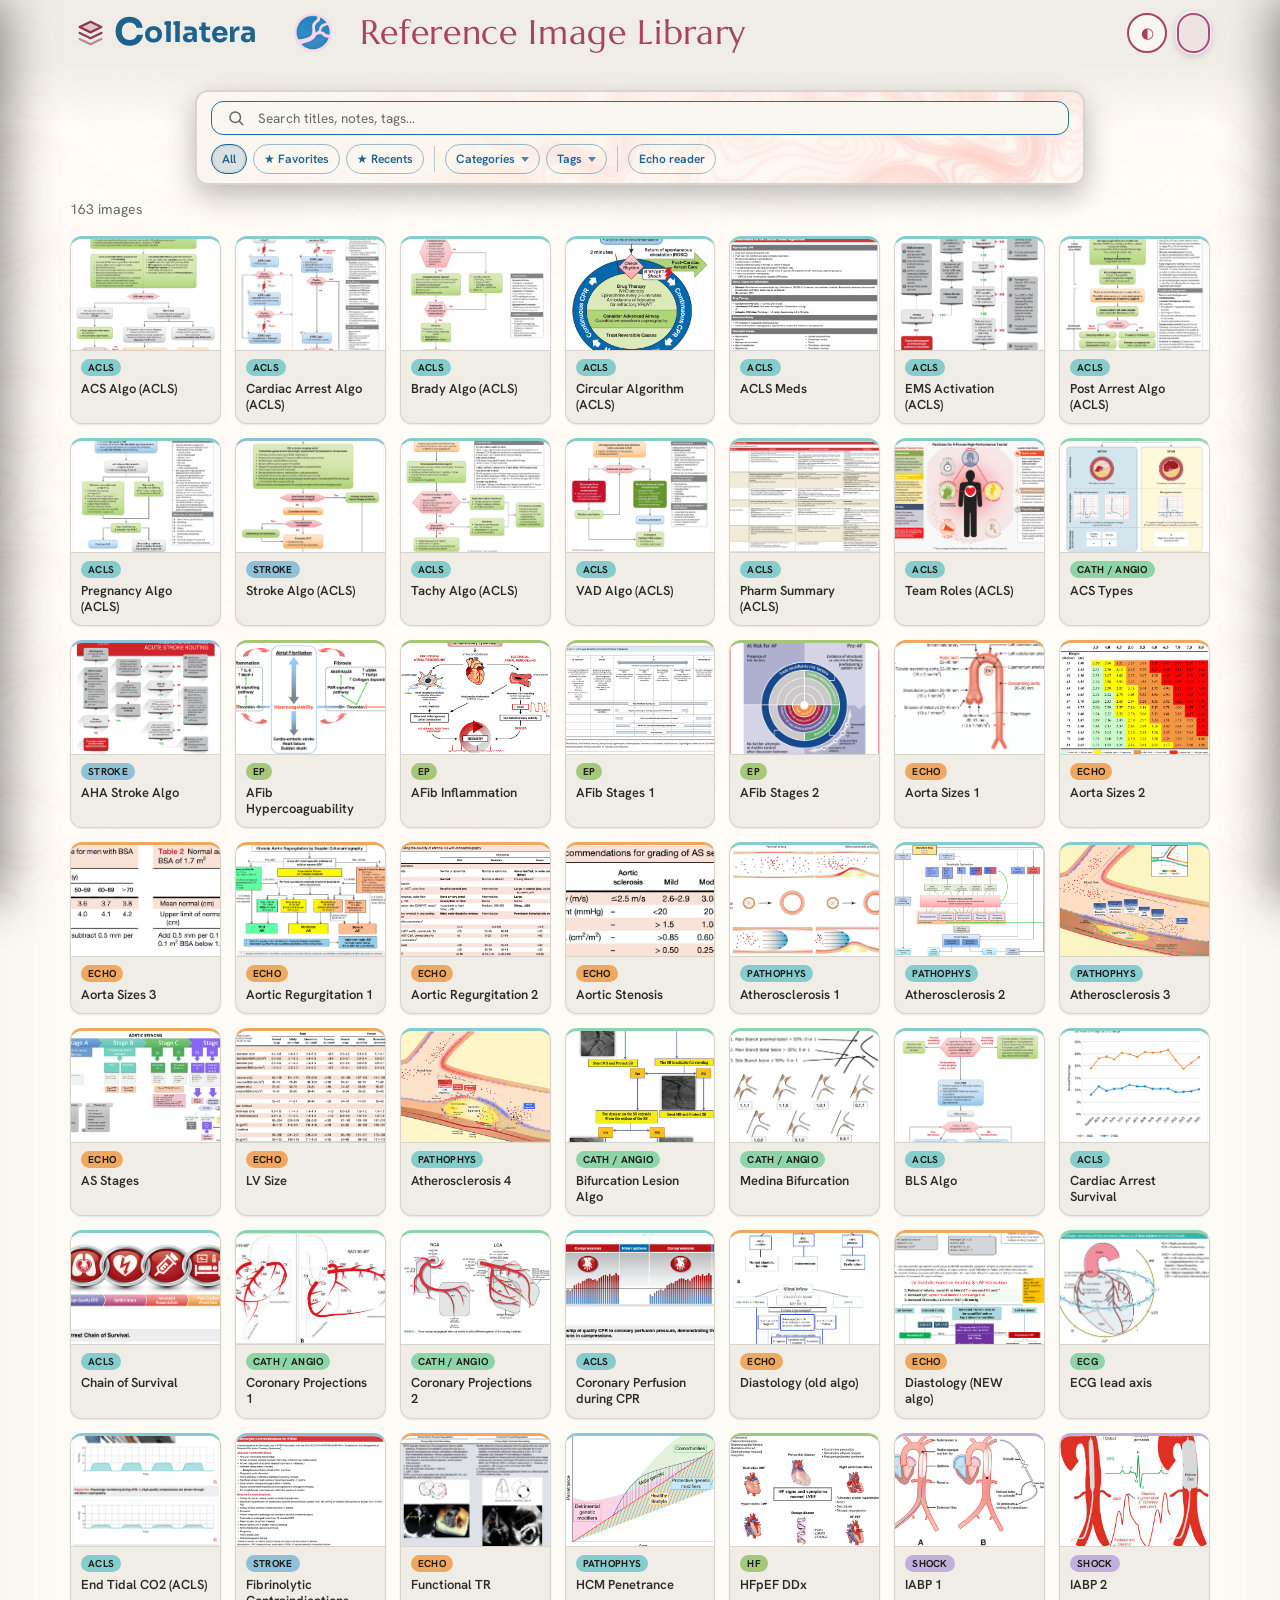
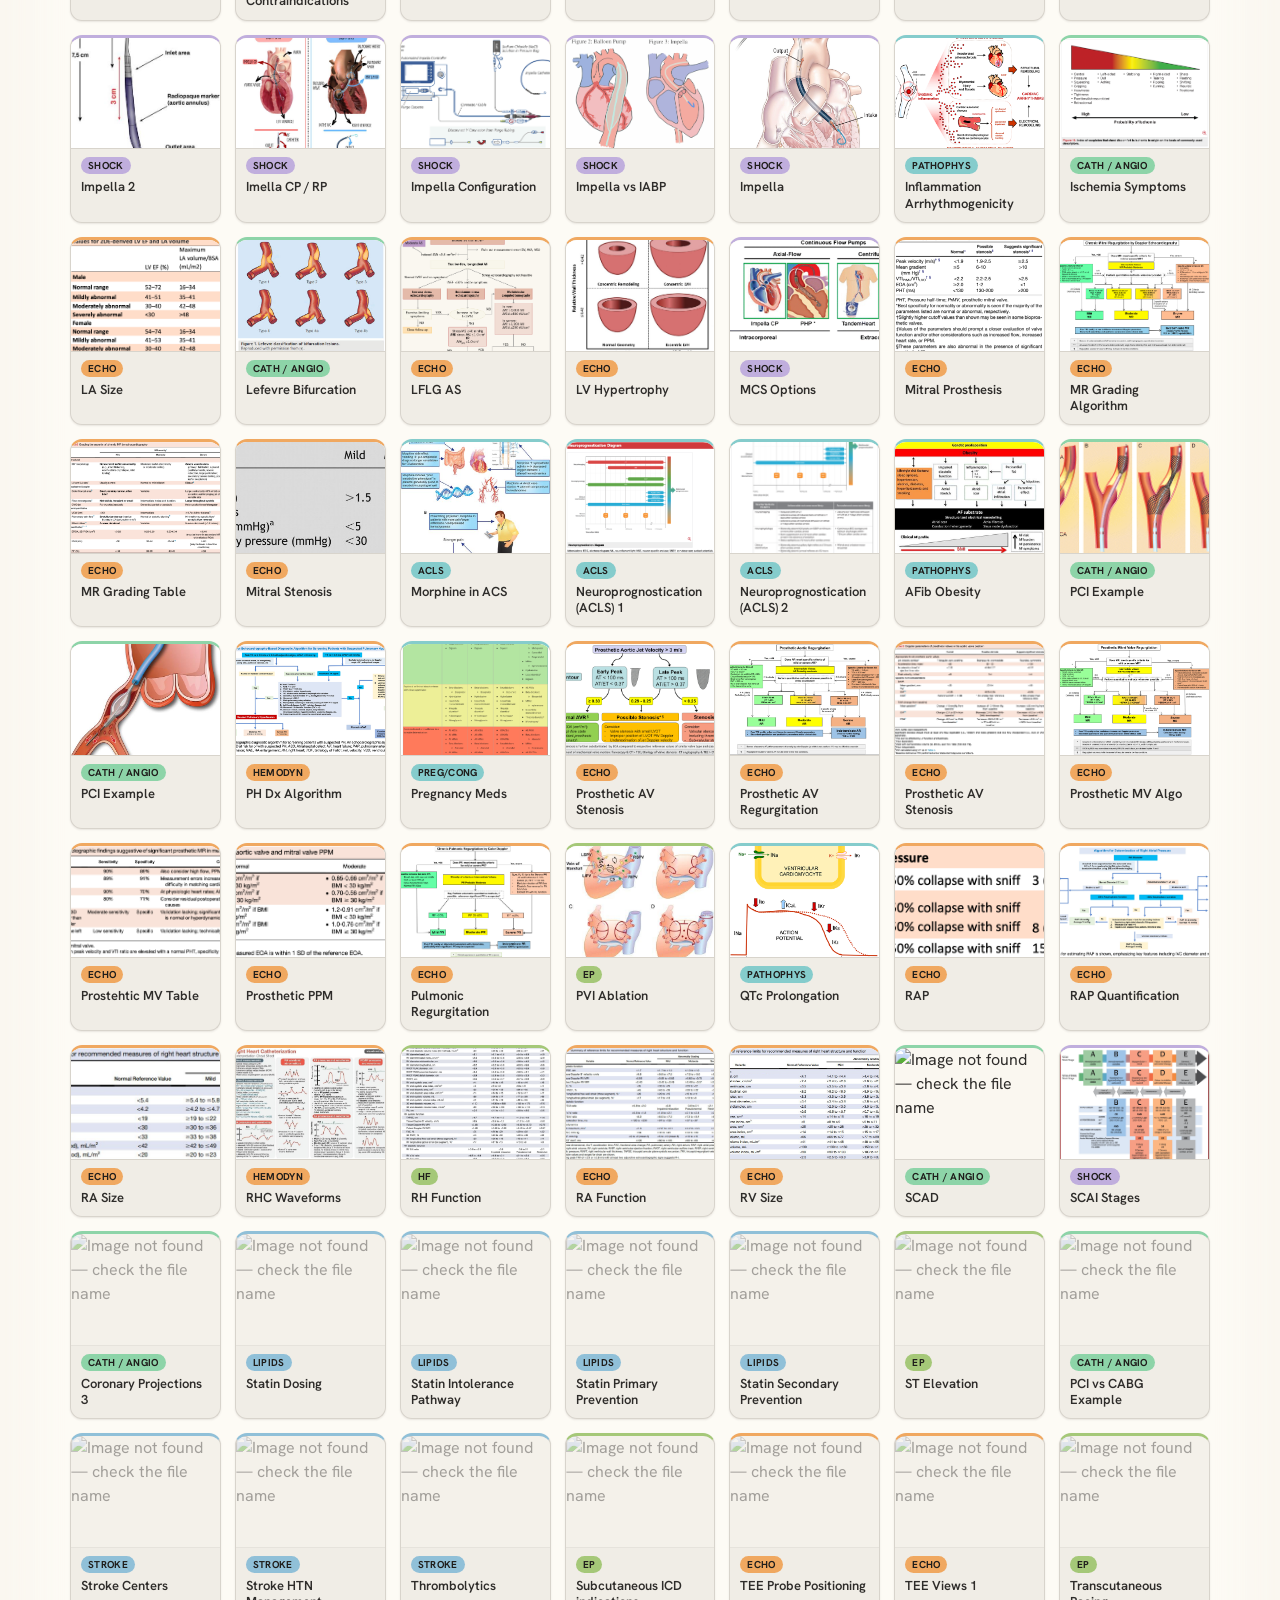
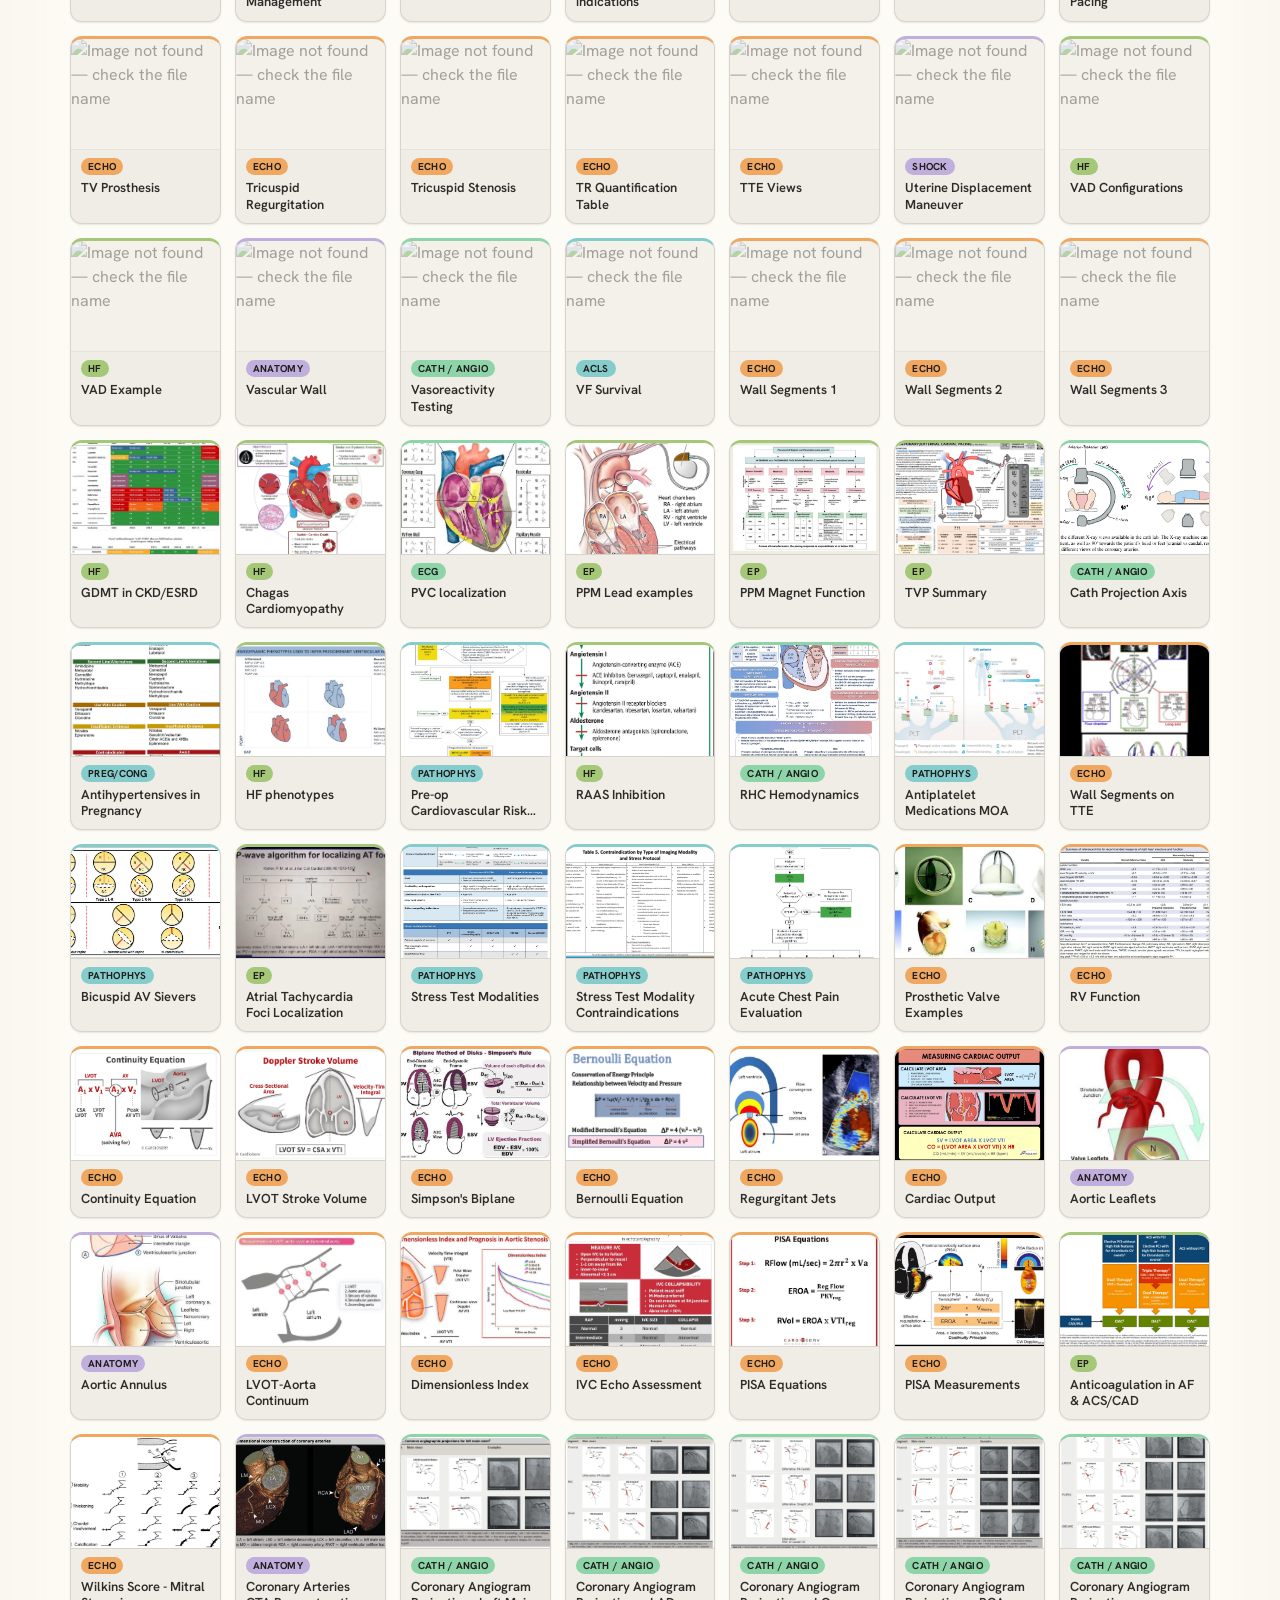
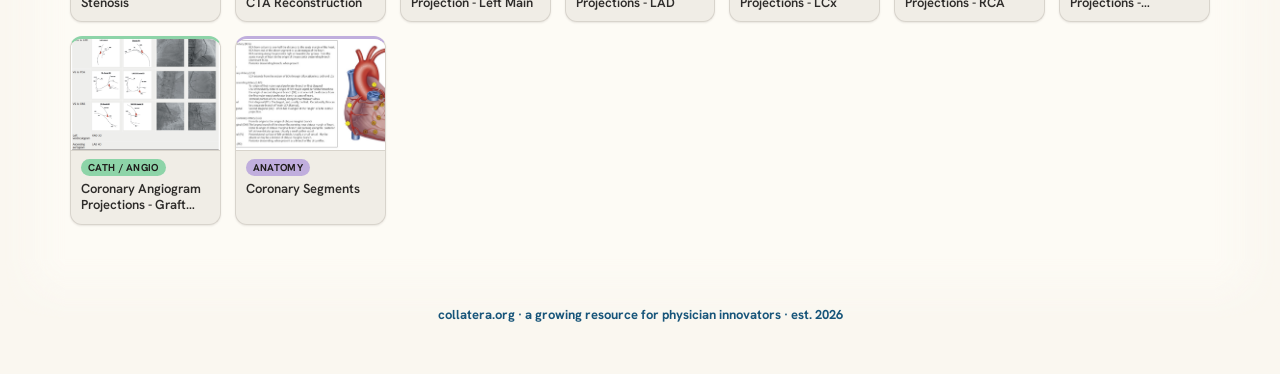
==== commit b690ba16: "Update index.html" ====
--- a/index.html
+++ b/index.html
@@ -12,8 +12,17 @@
      URL stays exactly where it is, nothing downstream breaks.
      ================================================================= -->
 <link rel="canonical" href="/ref-images/">
+<link rel="manifest" href="/manifest.json">
+<meta name="theme-color" content="#3F8F8F">
 <meta http-equiv="refresh" content="0; url=/ref-images/">
 <script>location.replace("/ref-images/");</script>
+<script>
+  if ("serviceWorker" in navigator) {
+    window.addEventListener("load", () => {
+      navigator.serviceWorker.register("/sw.js").catch(() => {});
+    });
+  }
+</script>
 <style>
   body { font-family: system-ui, sans-serif; background:#FAF7F0; color:#6B6860;
          display:grid; place-items:center; min-height:100vh; margin:0; }
